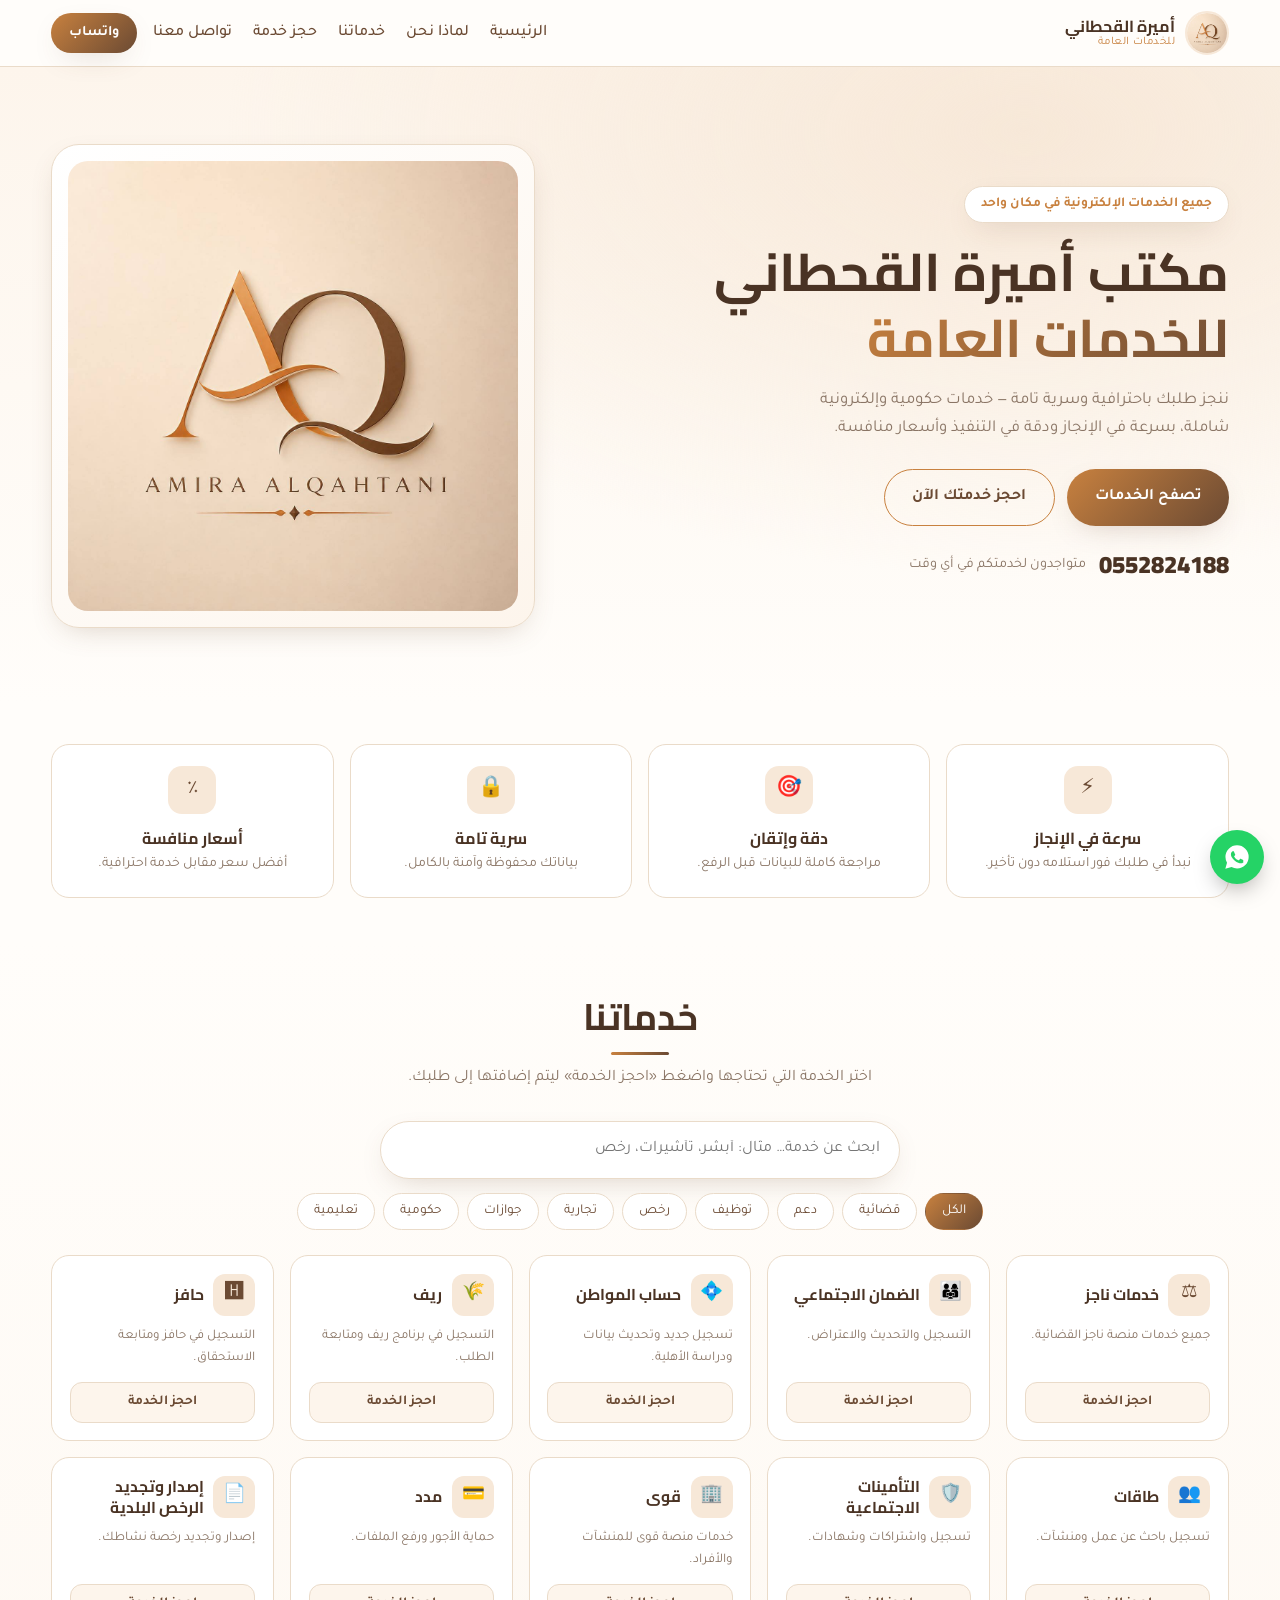
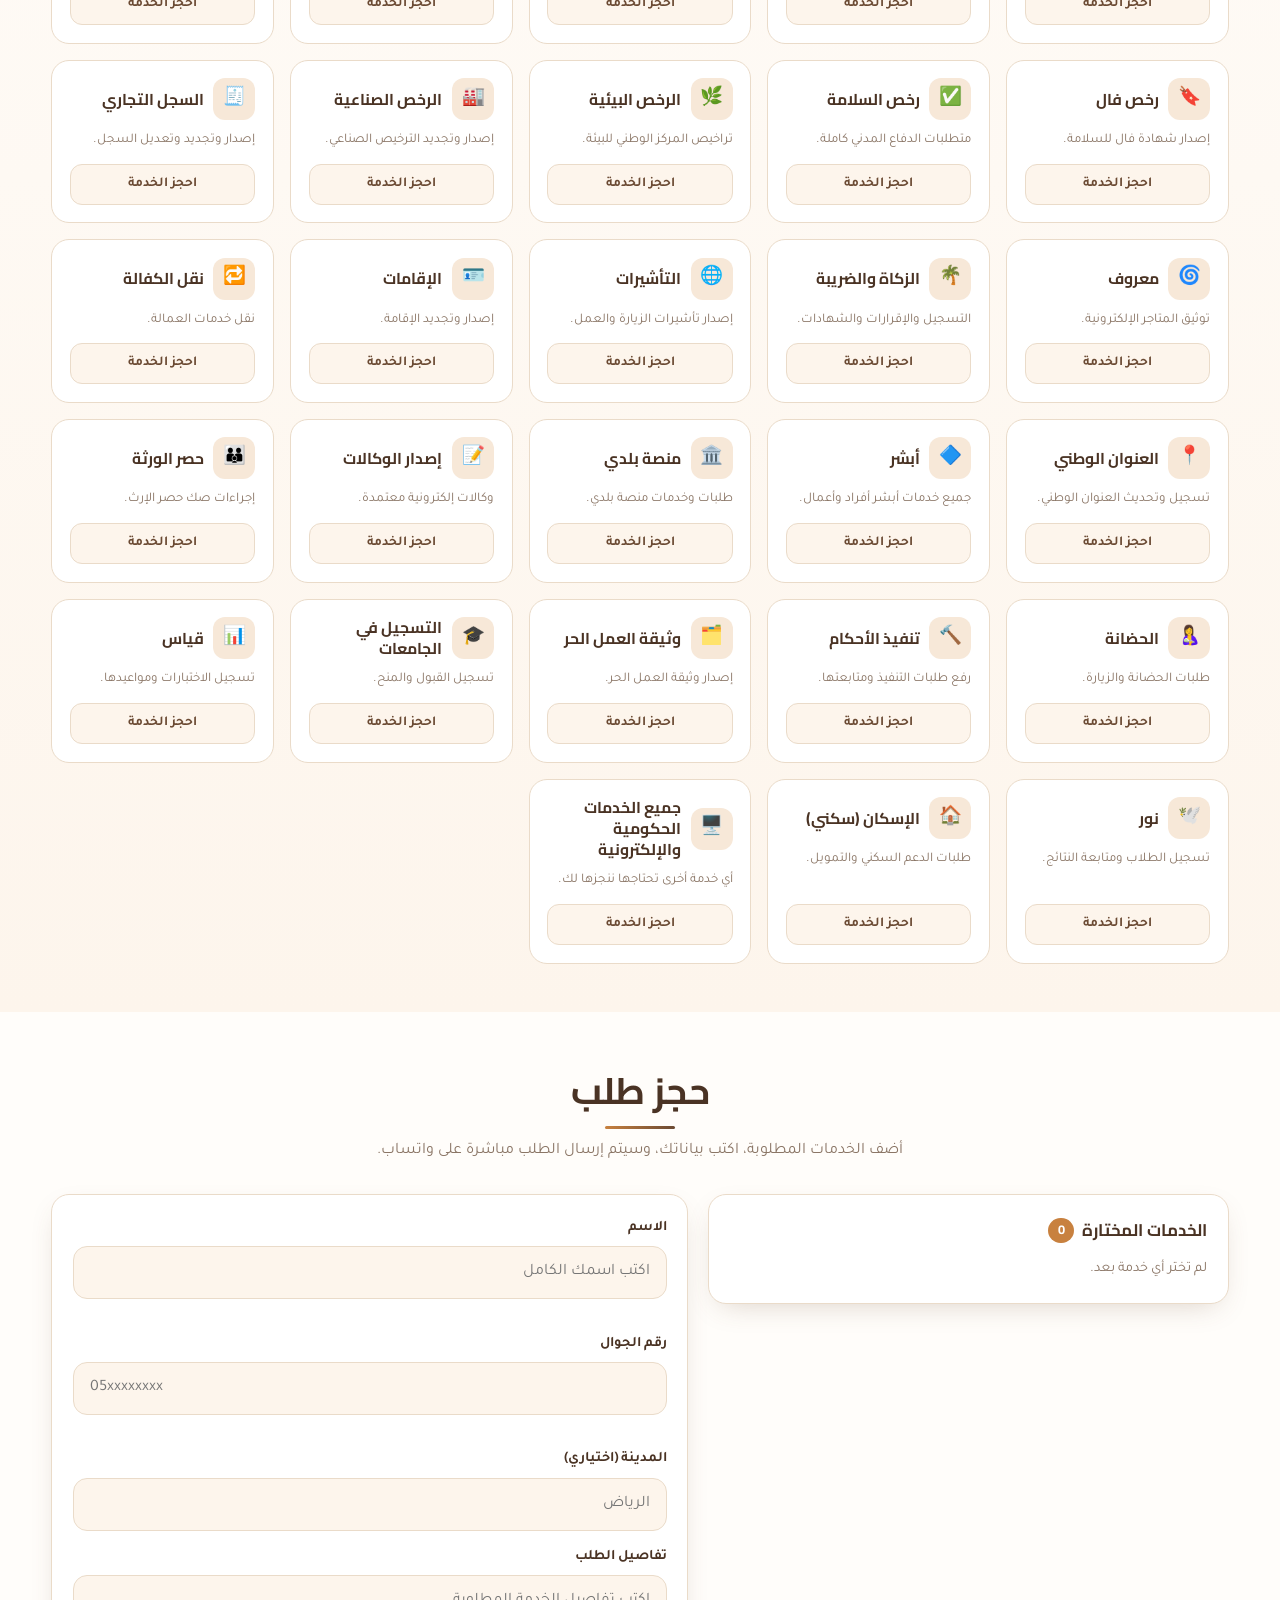
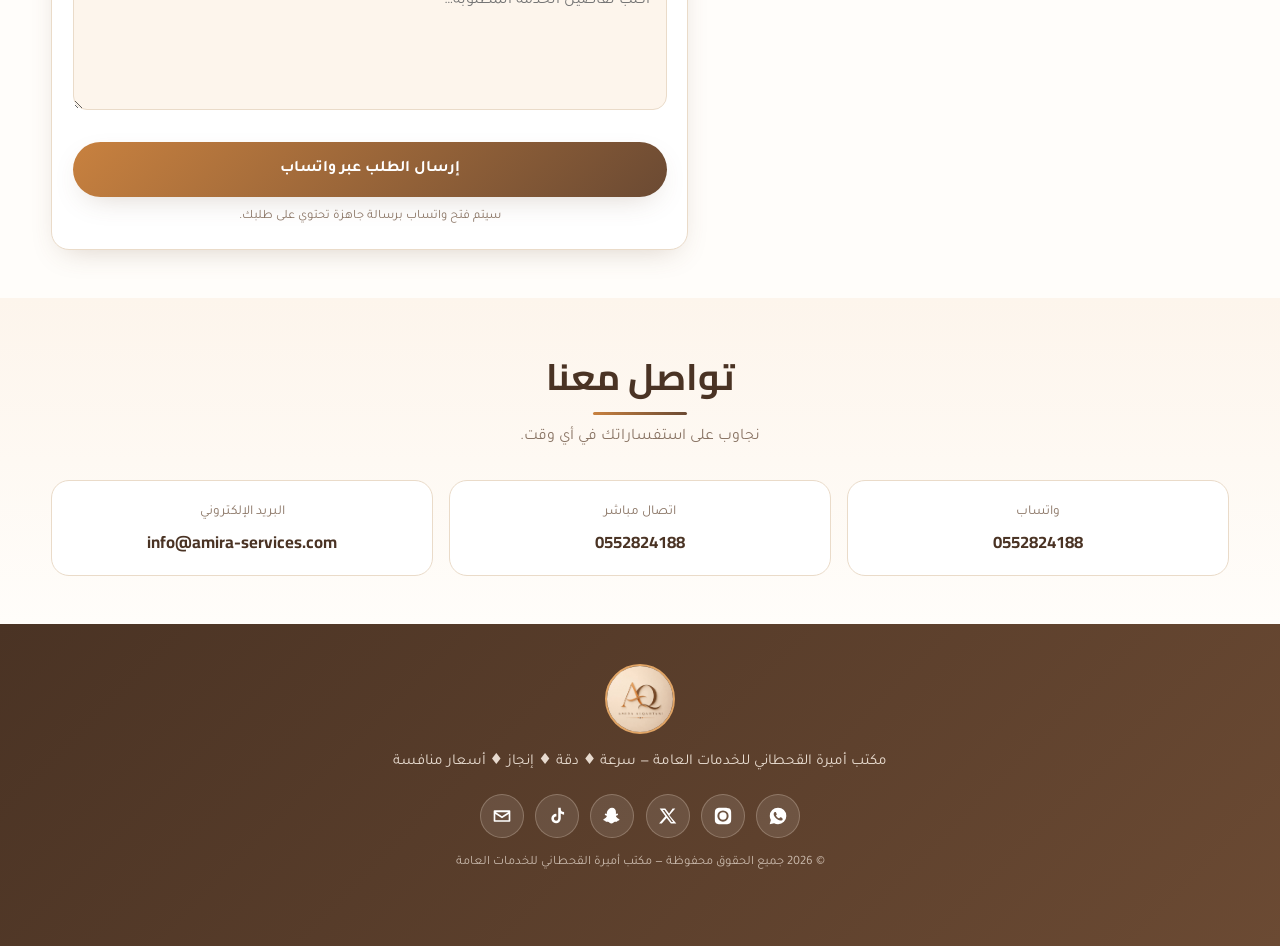
==== index.html @ ad0381e0 "Add files via upload" ====
<!DOCTYPE html>
<html lang="ar" dir="rtl">
<head>
<meta charset="UTF-8" />
<meta name="viewport" content="width=device-width, initial-scale=1" />
<title>مكتب أميرة القحطاني للخدمات العامة | جميع الخدمات الإلكترونية</title>
<meta name="description" content="مكتب أميرة القحطاني للخدمات العامة - إنجاز جميع الخدمات الحكومية والإلكترونية بسرعة ودقة وأسعار منافسة. احجز خدمتك الآن عبر واتساب." />
<meta property="og:title" content="مكتب أميرة القحطاني للخدمات العامة" />
<meta property="og:description" content="جميع الخدمات الحكومية والإلكترونية في مكان واحد." />
<meta property="og:type" content="website" />
<meta name="twitter:card" content="summary_large_image" />
<link rel="icon" href="assets/logo.jpg" />
<link href="https://fonts.googleapis.com/css2?family=Tajawal:wght@400;500;700;800&family=Cairo:wght@600;700;900&display=swap" rel="stylesheet" />
<link rel="stylesheet" href="styles.css" />
</head>
<body>

<header class="nav" id="nav">
  <div class="container nav-inner">
    <a href="#home" class="brand">
      <img src="assets/logo.jpg" alt="شعار مكتب أميرة القحطاني" />
      <span>
        <strong>أميرة القحطاني</strong>
        <small>للخدمات العامة</small>
      </span>
    </a>
    <nav class="nav-links" id="navLinks">
      <a href="#home">الرئيسية</a>
      <a href="#features">لماذا نحن</a>
      <a href="#services">خدماتنا</a>
      <a href="#order">حجز خدمة</a>
      <a href="#contact">تواصل معنا</a>
    </nav>
    <a class="btn btn-sm" href="https://wa.me/966552824188" target="_blank" rel="noopener">واتساب</a>
    <button class="burger" id="burger" aria-label="القائمة"><span></span><span></span><span></span></button>
  </div>
</header>

<section class="hero" id="home">
  <div class="container hero-inner">
    <div class="hero-text">
      <span class="pill">جميع الخدمات الإلكترونية في مكان واحد</span>
      <h1>مكتب أميرة القحطاني<br><span>للخدمات العامة</span></h1>
      <p>ننجز طلبك باحترافية وسرية تامة — خدمات حكومية وإلكترونية شاملة، بسرعة في الإنجاز ودقة في التنفيذ وأسعار منافسة.</p>
      <div class="hero-actions">
        <a class="btn" href="#services">تصفح الخدمات</a>
        <a class="btn btn-ghost" href="#order">احجز خدمتك الآن</a>
      </div>
      <div class="hero-phone">
        <a href="tel:0552824188">0552824188</a>
        <span>متواجدون لخدمتكم في أي وقت</span>
      </div>
    </div>
    <div class="hero-logo">
      <div class="logo-frame"><img src="assets/logo.jpg" alt="شعار أميرة القحطاني" /></div>
    </div>
  </div>
</section>

<section class="features" id="features">
  <div class="container feat-grid">
    <div class="feat"><div class="ic">⚡</div><h3>سرعة في الإنجاز</h3><p>نبدأ في طلبك فور استلامه دون تأخير.</p></div>
    <div class="feat"><div class="ic">🎯</div><h3>دقة وإتقان</h3><p>مراجعة كاملة للبيانات قبل الرفع.</p></div>
    <div class="feat"><div class="ic">🔒</div><h3>سرية تامة</h3><p>بياناتك محفوظة وآمنة بالكامل.</p></div>
    <div class="feat"><div class="ic">٪</div><h3>أسعار منافسة</h3><p>أفضل سعر مقابل خدمة احترافية.</p></div>
  </div>
</section>

<section class="services" id="services">
  <div class="container">
    <div class="sec-head">
      <h2>خدماتنا</h2>
      <p>اختر الخدمة التي تحتاجها واضغط «احجز الخدمة» ليتم إضافتها إلى طلبك.</p>
    </div>
    <div class="tools">
      <input type="search" id="search" placeholder="ابحث عن خدمة… مثال: أبشر، تأشيرات، رخص" />
      <div class="chips" id="chips"></div>
    </div>
    <div class="grid" id="servicesGrid"></div>
    <p class="empty" id="emptyState" hidden>لا توجد خدمة بهذا الاسم — تواصل معنا وسننجزها لك.</p>
  </div>
</section>

<section class="order" id="order">
  <div class="container order-inner">
    <div class="sec-head">
      <h2>حجز طلب</h2>
      <p>أضف الخدمات المطلوبة، اكتب بياناتك، وسيتم إرسال الطلب مباشرة على واتساب.</p>
    </div>

    <div class="order-grid">
      <div class="card cart-card">
        <h3>الخدمات المختارة <span class="count" id="cartCount">0</span></h3>
        <ul id="cartList" class="cart-list"></ul>
        <p class="cart-empty" id="cartEmpty">لم تختر أي خدمة بعد.</p>
      </div>

      <form class="card form-card" id="orderForm" novalidate>
        <div class="field">
          <label for="name">الاسم</label>
          <input id="name" name="name" type="text" maxlength="60" placeholder="اكتب اسمك الكامل" required />
          <small class="err" data-for="name"></small>
        </div>
        <div class="field">
          <label for="phone">رقم الجوال</label>
          <input id="phone" name="phone" type="tel" inputmode="numeric" maxlength="15" placeholder="05xxxxxxxx" required />
          <small class="err" data-for="phone"></small>
        </div>
        <div class="field">
          <label for="city">المدينة (اختياري)</label>
          <input id="city" name="city" type="text" maxlength="40" placeholder="الرياض" />
        </div>
        <div class="field">
          <label for="details">تفاصيل الطلب</label>
          <textarea id="details" name="details" rows="4" maxlength="800" placeholder="اكتب تفاصيل الخدمة المطلوبة…" required></textarea>
          <small class="err" data-for="details"></small>
        </div>
        <button type="submit" class="btn btn-block">إرسال الطلب عبر واتساب</button>
        <p class="hint">سيتم فتح واتساب برسالة جاهزة تحتوي على طلبك.</p>
      </form>
    </div>
  </div>
</section>

<section class="contact" id="contact">
  <div class="container">
    <div class="sec-head"><h2>تواصل معنا</h2><p>نجاوب على استفساراتك في أي وقت.</p></div>
    <div class="contact-grid">
      <a class="ccard" href="https://wa.me/966552824188" target="_blank" rel="noopener"><span>واتساب</span><strong>0552824188</strong></a>
      <a class="ccard" href="tel:0552824188"><span>اتصال مباشر</span><strong>0552824188</strong></a>
      <a class="ccard" href="mailto:info@amira-services.com"><span>البريد الإلكتروني</span><strong>info@amira-services.com</strong></a>
    </div>
  </div>
</section>

<footer class="footer">
  <div class="container footer-inner">
    <img src="assets/logo.jpg" alt="شعار أميرة القحطاني" class="f-logo" />
    <p>مكتب أميرة القحطاني للخدمات العامة — سرعة ♦ دقة ♦ إنجاز ♦ أسعار منافسة</p>
    <div class="social">
      <a href="https://wa.me/966552824188" target="_blank" rel="noopener" aria-label="واتساب" title="واتساب">
        <svg viewBox="0 0 24 24"><path d="M12.04 2A9.9 9.9 0 0 0 2.1 11.9a9.8 9.8 0 0 0 1.35 4.95L2 22l5.3-1.38a9.9 9.9 0 0 0 4.74 1.2h.01A9.9 9.9 0 0 0 22 11.92 9.9 9.9 0 0 0 12.04 2Zm5.79 14.06c-.24.68-1.4 1.3-1.94 1.35-.5.05-.98.23-3.3-.69-2.78-1.1-4.54-3.94-4.68-4.13-.13-.19-1.11-1.48-1.11-2.82 0-1.34.7-2 .95-2.27.24-.27.53-.34.7-.34h.5c.16 0 .38-.06.59.45.24.57.8 1.98.87 2.12.07.14.11.3.02.49-.09.19-.14.3-.28.47l-.4.46c-.13.13-.27.28-.12.55.15.27.66 1.09 1.42 1.77.98.87 1.8 1.14 2.07 1.28.26.13.42.11.57-.07.15-.19.66-.77.83-1.04.17-.27.35-.22.58-.13.24.09 1.5.71 1.76.84.26.13.43.2.5.31.06.11.06.65-.18 1.33Z"/></svg>
      </a>
      <a href="https://instagram.com" target="_blank" rel="noopener" aria-label="انستجرام" title="انستجرام">
        <svg viewBox="0 0 24 24"><path d="M12 2.2c3.2 0 3.58.01 4.85.07 1.17.05 1.8.25 2.23.41.56.22.96.48 1.38.9.42.42.68.82.9 1.38.16.42.36 1.06.41 2.23.06 1.27.07 1.65.07 4.85s-.01 3.58-.07 4.85c-.05 1.17-.25 1.8-.41 2.23-.22.56-.48.96-.9 1.38-.42.42-.82.68-1.38.9-.42.16-1.06.36-2.23.41-1.27.06-1.65.07-4.85.07s-3.58-.01-4.85-.07c-1.17-.05-1.8-.25-2.23-.41-.56-.22-.96-.48-1.38-.9-.42-.42-.68-.82-.9-1.38-.16-.42-.36-1.06-.41-2.23C2.21 15.58 2.2 15.2 2.2 12s.01-3.58.07-4.85c.05-1.17.25-1.8.41-2.23.22-.56.48-.96.9-1.38.42-.42.82-.68 1.38-.9.42-.16 1.06-.36 2.23-.41C8.42 2.21 8.8 2.2 12 2.2Zm0 3.05A6.75 6.75 0 1 0 18.75 12 6.75 6.75 0 0 0 12 5.25Zm0 11.13A4.38 4.38 0 1 1 16.38 12 4.38 4.38 0 0 1 12 16.38Zm6.99-11.4a1.58 1.58 0 1 1-1.58-1.58 1.58 1.58 0 0 1 1.58 1.58Z"/></svg>
      </a>
      <a href="https://twitter.com" target="_blank" rel="noopener" aria-label="تويتر" title="تويتر / X">
        <svg viewBox="0 0 24 24"><path d="M17.53 3h3.24l-7.08 8.09L22 21h-6.53l-5.1-6.67L4.5 21H1.25l7.57-8.65L2 3h6.7l4.6 6.09L17.53 3Zm-1.14 16.06h1.8L7.7 4.85H5.77l10.62 14.21Z"/></svg>
      </a>
      <a href="https://snapchat.com" target="_blank" rel="noopener" aria-label="سناب شات" title="سناب شات">
        <svg viewBox="0 0 24 24"><path d="M12 2c2.9 0 4.75 2.2 4.75 5.06 0 .87-.06 1.6-.1 2.13.36.2.83.24 1.36.02.5-.2 1.05.06 1.2.55.15.5-.13 1-.62 1.2-.53.22-1.1.4-1.5.62-.3.16-.4.3-.34.55.36 1.5 2 3.2 3.6 3.6.4.1.65.44.6.84-.07.5-.5.72-.95.85-.6.17-1.28.24-1.53.5-.15.16-.13.44-.25.72-.14.32-.44.44-.83.4-.5-.05-1.1-.2-1.85-.05-.7.14-1.28.62-2 1.12-.63.44-1.3.79-2.24.79s-1.61-.35-2.24-.79c-.72-.5-1.3-.98-2-1.12-.75-.15-1.35 0-1.85.05-.39.04-.69-.08-.83-.4-.12-.28-.1-.56-.25-.72-.25-.26-.93-.33-1.53-.5-.45-.13-.88-.35-.95-.85-.05-.4.2-.74.6-.84 1.6-.4 3.24-2.1 3.6-3.6.06-.25-.04-.39-.34-.55-.4-.22-.97-.4-1.5-.62-.49-.2-.77-.7-.62-1.2.15-.49.7-.75 1.2-.55.53.22 1 .18 1.36-.02-.04-.53-.1-1.26-.1-2.13C7.25 4.2 9.1 2 12 2Z"/></svg>
      </a>
      <a href="https://tiktok.com" target="_blank" rel="noopener" aria-label="تيك توك" title="تيك توك">
        <svg viewBox="0 0 24 24"><path d="M16.5 2h-3v13.1a2.6 2.6 0 1 1-2.2-2.57v-3.06a5.66 5.66 0 1 0 5.2 5.63V9.1a6.9 6.9 0 0 0 4 1.27V7.3a4 4 0 0 1-4-4Z"/></svg>
      </a>
      <a href="mailto:info@amira-services.com" aria-label="البريد الإلكتروني" title="البريد الإلكتروني">
        <svg viewBox="0 0 24 24"><path d="M3 5h18a1 1 0 0 1 1 1v12a1 1 0 0 1-1 1H3a1 1 0 0 1-1-1V6a1 1 0 0 1 1-1Zm9 7.2 7.4-4.6H4.6L12 12.2Zm0 2.35L4 9.6V17h16V9.6l-8 4.95Z"/></svg>
      </a>
    </div>
    <small>© <span id="year"></span> جميع الحقوق محفوظة — مكتب أميرة القحطاني للخدمات العامة</small>
  </div>
</footer>

<a class="fab" href="https://wa.me/966552824188" target="_blank" rel="noopener" aria-label="تواصل واتساب">
  <svg viewBox="0 0 24 24"><path d="M12.04 2A9.9 9.9 0 0 0 2.1 11.9a9.8 9.8 0 0 0 1.35 4.95L2 22l5.3-1.38a9.9 9.9 0 0 0 4.74 1.2h.01A9.9 9.9 0 0 0 22 11.92 9.9 9.9 0 0 0 12.04 2Zm5.79 14.06c-.24.68-1.4 1.3-1.94 1.35-.5.05-.98.23-3.3-.69-2.78-1.1-4.54-3.94-4.68-4.13-.13-.19-1.11-1.48-1.11-2.82 0-1.34.7-2 .95-2.27.24-.27.53-.34.7-.34h.5c.16 0 .38-.06.59.45.24.57.8 1.98.87 2.12.07.14.11.3.02.49-.09.19-.14.3-.28.47l-.4.46c-.13.13-.27.28-.12.55.15.27.66 1.09 1.42 1.77.98.87 1.8 1.14 2.07 1.28.26.13.42.11.57-.07.15-.19.66-.77.83-1.04.17-.27.35-.22.58-.13.24.09 1.5.71 1.76.84.26.13.43.2.5.31.06.11.06.65-.18 1.33Z"/></svg>
</a>

<div class="toast" id="toast"></div>

<script src="script.js"></script>
</body>
</html>
---- styles.css ----
:root{
  --copper:#c8813f;
  --copper-light:#e0a465;
  --brown:#6b4a33;
  --brown-dark:#4a3324;
  --cream:#f7e8d8;
  --cream-soft:#fdf5ec;
  --bg:#fffdfa;
  --text:#3b2c22;
  --muted:#8a7565;
  --line:#eadbc9;
  --shadow:0 10px 30px -12px rgba(107,74,51,.28);
  --radius:18px;
}
*{box-sizing:border-box;margin:0;padding:0}
html{scroll-behavior:smooth}
body{
  font-family:'Tajawal',system-ui,sans-serif;
  background:var(--bg);color:var(--text);line-height:1.7;
  -webkit-font-smoothing:antialiased;overflow-x:hidden;
}
h1,h2,h3,.brand strong{font-family:'Cairo','Tajawal',sans-serif}
img{max-width:100%;display:block}
a{color:inherit;text-decoration:none}
.container{width:min(1180px,92%);margin-inline:auto}

/* Buttons */
.btn{
  display:inline-flex;align-items:center;justify-content:center;gap:.4rem;
  background:linear-gradient(135deg,var(--copper),var(--brown));
  color:#fff;border:0;cursor:pointer;font:inherit;font-weight:700;
  padding:.85rem 1.7rem;border-radius:999px;box-shadow:var(--shadow);
  transition:transform .2s ease,filter .2s ease;
}
.btn:hover{transform:translateY(-2px);filter:brightness(1.06)}
.btn-sm{padding:.5rem 1.1rem;font-size:.9rem}
.btn-block{width:100%}
.btn-ghost{background:transparent;color:var(--brown);border:1.5px solid var(--copper);box-shadow:none}

/* Nav */
.nav{position:sticky;top:0;z-index:50;background:rgba(255,253,250,.9);backdrop-filter:blur(10px);border-bottom:1px solid var(--line)}
.nav-inner{display:flex;align-items:center;gap:1rem;padding:.7rem 0}
.brand{display:flex;align-items:center;gap:.6rem;min-width:0}
.brand img{width:44px;height:44px;border-radius:50%;object-fit:cover;border:2px solid var(--cream);flex:0 0 auto}
.brand span{display:flex;flex-direction:column;line-height:1.15;min-width:0}
.brand strong{font-size:1rem;color:var(--brown-dark)}
.brand small{font-size:.72rem;color:var(--copper);letter-spacing:.04em}
.nav-links{display:flex;gap:1.3rem;margin-inline-start:auto;font-weight:500}
.nav-links a{position:relative;padding:.25rem 0;color:var(--brown)}
.nav-links a::after{content:"";position:absolute;inset-inline-start:0;bottom:0;height:2px;width:0;background:var(--copper);transition:width .25s}
.nav-links a:hover::after{width:100%}
.burger{display:none;background:none;border:0;flex-direction:column;gap:5px;cursor:pointer;padding:.4rem}
.burger span{width:24px;height:2px;background:var(--brown);border-radius:2px;transition:.25s}
.burger.open span:nth-child(1){transform:translateY(7px) rotate(45deg)}
.burger.open span:nth-child(2){opacity:0}
.burger.open span:nth-child(3){transform:translateY(-7px) rotate(-45deg)}

/* Hero */
.hero{
  position:relative;padding:clamp(2.5rem,6vw,5rem) 0;
  background:radial-gradient(ellipse at 80% 10%,var(--cream) 0%,transparent 55%),linear-gradient(180deg,var(--cream-soft),var(--bg));
}
.hero-inner{display:grid;grid-template-columns:1.15fr .85fr;gap:2.5rem;align-items:center}
.pill{display:inline-block;background:#fff;border:1px solid var(--line);color:var(--copper);
  padding:.35rem 1rem;border-radius:999px;font-size:.85rem;font-weight:700;box-shadow:var(--shadow)}
.hero h1{font-size:clamp(2rem,5.5vw,3.3rem);line-height:1.25;margin:1rem 0;color:var(--brown-dark)}
.hero h1 span{background:linear-gradient(135deg,var(--copper),var(--brown));-webkit-background-clip:text;background-clip:text;color:transparent}
.hero p{color:var(--muted);max-width:48ch;font-size:1.05rem}
.hero-actions{display:flex;flex-wrap:wrap;gap:.8rem;margin:1.6rem 0 1.2rem}
.hero-phone{display:flex;align-items:center;gap:.8rem;flex-wrap:wrap}
.hero-phone a{font-family:'Cairo';font-size:1.5rem;font-weight:900;color:var(--brown-dark);direction:ltr}
.hero-phone span{color:var(--muted);font-size:.9rem}
.logo-frame{
  background:linear-gradient(140deg,#fff,var(--cream-soft));border:1px solid var(--line);
  border-radius:28px;padding:1rem;box-shadow:var(--shadow);
}
.logo-frame img{border-radius:20px}

/* Features */
.features{padding:2.5rem 0}
.feat-grid{display:grid;grid-template-columns:repeat(4,1fr);gap:1rem}
.feat{background:#fff;border:1px solid var(--line);border-radius:var(--radius);padding:1.3rem;text-align:center;transition:transform .2s,box-shadow .2s}
.feat:hover{transform:translateY(-4px);box-shadow:var(--shadow)}
.feat .ic{width:48px;height:48px;margin:0 auto .7rem;display:grid;place-items:center;font-size:1.3rem;
  border-radius:14px;background:var(--cream);color:var(--brown)}
.feat h3{font-size:1rem;color:var(--brown-dark)}
.feat p{font-size:.88rem;color:var(--muted)}

/* Sections */
.sec-head{text-align:center;margin-bottom:1.8rem}
.sec-head h2{font-size:clamp(1.6rem,4vw,2.3rem);color:var(--brown-dark);position:relative;display:inline-block;padding-bottom:.4rem}
.sec-head h2::after{content:"";position:absolute;bottom:0;inset-inline:25%;height:3px;border-radius:3px;background:linear-gradient(90deg,var(--copper),var(--brown))}
.sec-head p{color:var(--muted);margin-top:.6rem}

.services{padding:3rem 0;background:linear-gradient(180deg,var(--bg),var(--cream-soft))}
.tools{display:flex;flex-direction:column;gap:.9rem;align-items:center;margin-bottom:1.6rem}
#search{
  width:min(520px,100%);padding:.9rem 1.2rem;border-radius:999px;border:1px solid var(--line);
  background:#fff;font:inherit;color:var(--text);box-shadow:var(--shadow);outline:none;
}
#search:focus{border-color:var(--copper)}
.chips{display:flex;flex-wrap:wrap;gap:.5rem;justify-content:center}
.chip{background:#fff;border:1px solid var(--line);color:var(--brown);padding:.35rem 1rem;border-radius:999px;
  font:inherit;font-size:.85rem;cursor:pointer;transition:.2s}
.chip.active,.chip:hover{background:linear-gradient(135deg,var(--copper),var(--brown));color:#fff;border-color:transparent}

.grid{display:grid;grid-template-columns:repeat(auto-fill,minmax(215px,1fr));gap:1rem}
.scard{background:#fff;border:1px solid var(--line);border-radius:var(--radius);padding:1.1rem;
  display:flex;flex-direction:column;gap:.55rem;transition:transform .2s,box-shadow .2s}
.scard:hover{transform:translateY(-4px);box-shadow:var(--shadow);border-color:var(--copper)}
.scard .top{display:flex;align-items:center;gap:.6rem}
.scard .ic{width:42px;height:42px;flex:0 0 auto;display:grid;place-items:center;border-radius:12px;
  background:var(--cream);color:var(--brown);font-size:1.15rem}
.scard h3{font-size:.98rem;color:var(--brown-dark);line-height:1.35}
.scard p{font-size:.83rem;color:var(--muted);flex:1}
.scard button{margin-top:.2rem;background:var(--cream-soft);border:1px solid var(--line);color:var(--brown);
  font:inherit;font-weight:700;font-size:.85rem;padding:.5rem;border-radius:12px;cursor:pointer;transition:.2s}
.scard button:hover{background:linear-gradient(135deg,var(--copper),var(--brown));color:#fff;border-color:transparent}
.scard button.added{background:var(--brown);color:#fff;border-color:transparent}
.empty{text-align:center;color:var(--muted);padding:2rem 0}

/* Order */
.order{padding:3rem 0}
.order-grid{display:grid;grid-template-columns:.9fr 1.1fr;gap:1.2rem;align-items:start}
.card{background:#fff;border:1px solid var(--line);border-radius:var(--radius);padding:1.3rem;box-shadow:var(--shadow)}
.cart-card h3{display:flex;align-items:center;gap:.5rem;font-size:1.05rem;color:var(--brown-dark);margin-bottom:.8rem}
.count{background:var(--copper);color:#fff;border-radius:999px;min-width:26px;text-align:center;font-size:.8rem;padding:.1rem .5rem}
.cart-list{list-style:none;display:flex;flex-direction:column;gap:.5rem}
.cart-list li{display:flex;align-items:center;gap:.6rem;background:var(--cream-soft);border:1px solid var(--line);
  border-radius:12px;padding:.55rem .8rem;font-size:.9rem}
.cart-list li span{flex:1;min-width:0}
.cart-list li button{background:none;border:0;color:#b23b3b;font-size:1.1rem;cursor:pointer;line-height:1}
.cart-empty{color:var(--muted);font-size:.9rem}
.field{margin-bottom:.9rem;display:flex;flex-direction:column;gap:.35rem}
.field label{font-weight:700;font-size:.9rem;color:var(--brown-dark)}
.field input,.field textarea{
  font:inherit;padding:.75rem 1rem;border-radius:14px;border:1px solid var(--line);background:var(--cream-soft);
  color:var(--text);outline:none;resize:vertical;
}
.field input:focus,.field textarea:focus{border-color:var(--copper);background:#fff}
.err{color:#b23b3b;font-size:.78rem;min-height:1em}
.hint{text-align:center;color:var(--muted);font-size:.8rem;margin-top:.6rem}

/* Contact */
.contact{padding:3rem 0;background:linear-gradient(180deg,var(--cream-soft),var(--bg))}
.contact-grid{display:grid;grid-template-columns:repeat(3,1fr);gap:1rem}
.ccard{background:#fff;border:1px solid var(--line);border-radius:var(--radius);padding:1.2rem;text-align:center;
  display:flex;flex-direction:column;gap:.25rem;transition:transform .2s,box-shadow .2s}
.ccard:hover{transform:translateY(-4px);box-shadow:var(--shadow)}
.ccard span{font-size:.85rem;color:var(--muted)}
.ccard strong{font-family:'Cairo';color:var(--brown-dark);direction:ltr;font-size:1.05rem;word-break:break-word}

/* Footer */
.footer{background:linear-gradient(135deg,var(--brown-dark),var(--brown));color:#f7ece1;padding:2.5rem 0 4.5rem}
.footer-inner{display:flex;flex-direction:column;align-items:center;gap:.9rem;text-align:center}
.f-logo{width:70px;height:70px;border-radius:50%;object-fit:cover;border:2px solid var(--copper-light)}
.footer p{font-size:.95rem;opacity:.9}
.footer small{opacity:.7;font-size:.8rem}
.social{display:flex;flex-wrap:wrap;gap:.7rem;justify-content:center;margin-top:.3rem}
.social a{width:44px;height:44px;display:grid;place-items:center;border-radius:50%;
  background:rgba(255,255,255,.1);border:1px solid rgba(247,232,216,.25);transition:.22s}
.social a:hover{background:linear-gradient(135deg,var(--copper),var(--copper-light));transform:translateY(-3px)}
.social svg{width:20px;height:20px;fill:#fff}

/* FAB + toast */
.fab{position:fixed;inset-inline-start:16px;bottom:16px;width:54px;height:54px;border-radius:50%;
  display:grid;place-items:center;background:#25d366;box-shadow:0 10px 24px -8px rgba(0,0,0,.4);z-index:60}
.fab svg{width:28px;height:28px;fill:#fff}
.toast{position:fixed;bottom:22px;inset-inline-end:16px;background:var(--brown-dark);color:#fff;
  padding:.7rem 1.1rem;border-radius:14px;font-size:.9rem;opacity:0;transform:translateY(12px);
  pointer-events:none;transition:.25s;z-index:70}
.toast.show{opacity:1;transform:translateY(0)}

.reveal{opacity:0;transform:translateY(18px);transition:opacity .5s ease,transform .5s ease}
.reveal.in{opacity:1;transform:none}

/* Responsive */
@media (max-width:960px){
  .hero-inner{grid-template-columns:1fr;text-align:center}
  .hero p{margin-inline:auto}
  .hero-actions,.hero-phone{justify-content:center}
  .hero-logo{order:-1;max-width:320px;margin-inline:auto}
  .feat-grid{grid-template-columns:repeat(2,1fr)}
  .order-grid{grid-template-columns:1fr}
  .contact-grid{grid-template-columns:1fr}
}
@media (max-width:768px){
  .nav-links{
    position:absolute;top:100%;inset-inline:0;background:#fff;border-bottom:1px solid var(--line);
    flex-direction:column;gap:0;padding:.5rem 6%;display:none;box-shadow:var(--shadow);
  }
  .nav-links.open{display:flex}
  .nav-links a{padding:.75rem 0;border-bottom:1px solid var(--line)}
  .burger{display:flex}
  .nav .btn-sm{margin-inline-start:auto}
  .grid{grid-template-columns:1fr 1fr;gap:.7rem}
  .scard{padding:.85rem}
  .scard h3{font-size:.9rem}
  .scard p{display:none}
}
@media (max-width:420px){
  .feat-grid{grid-template-columns:1fr 1fr}
  .brand strong{font-size:.9rem}
}
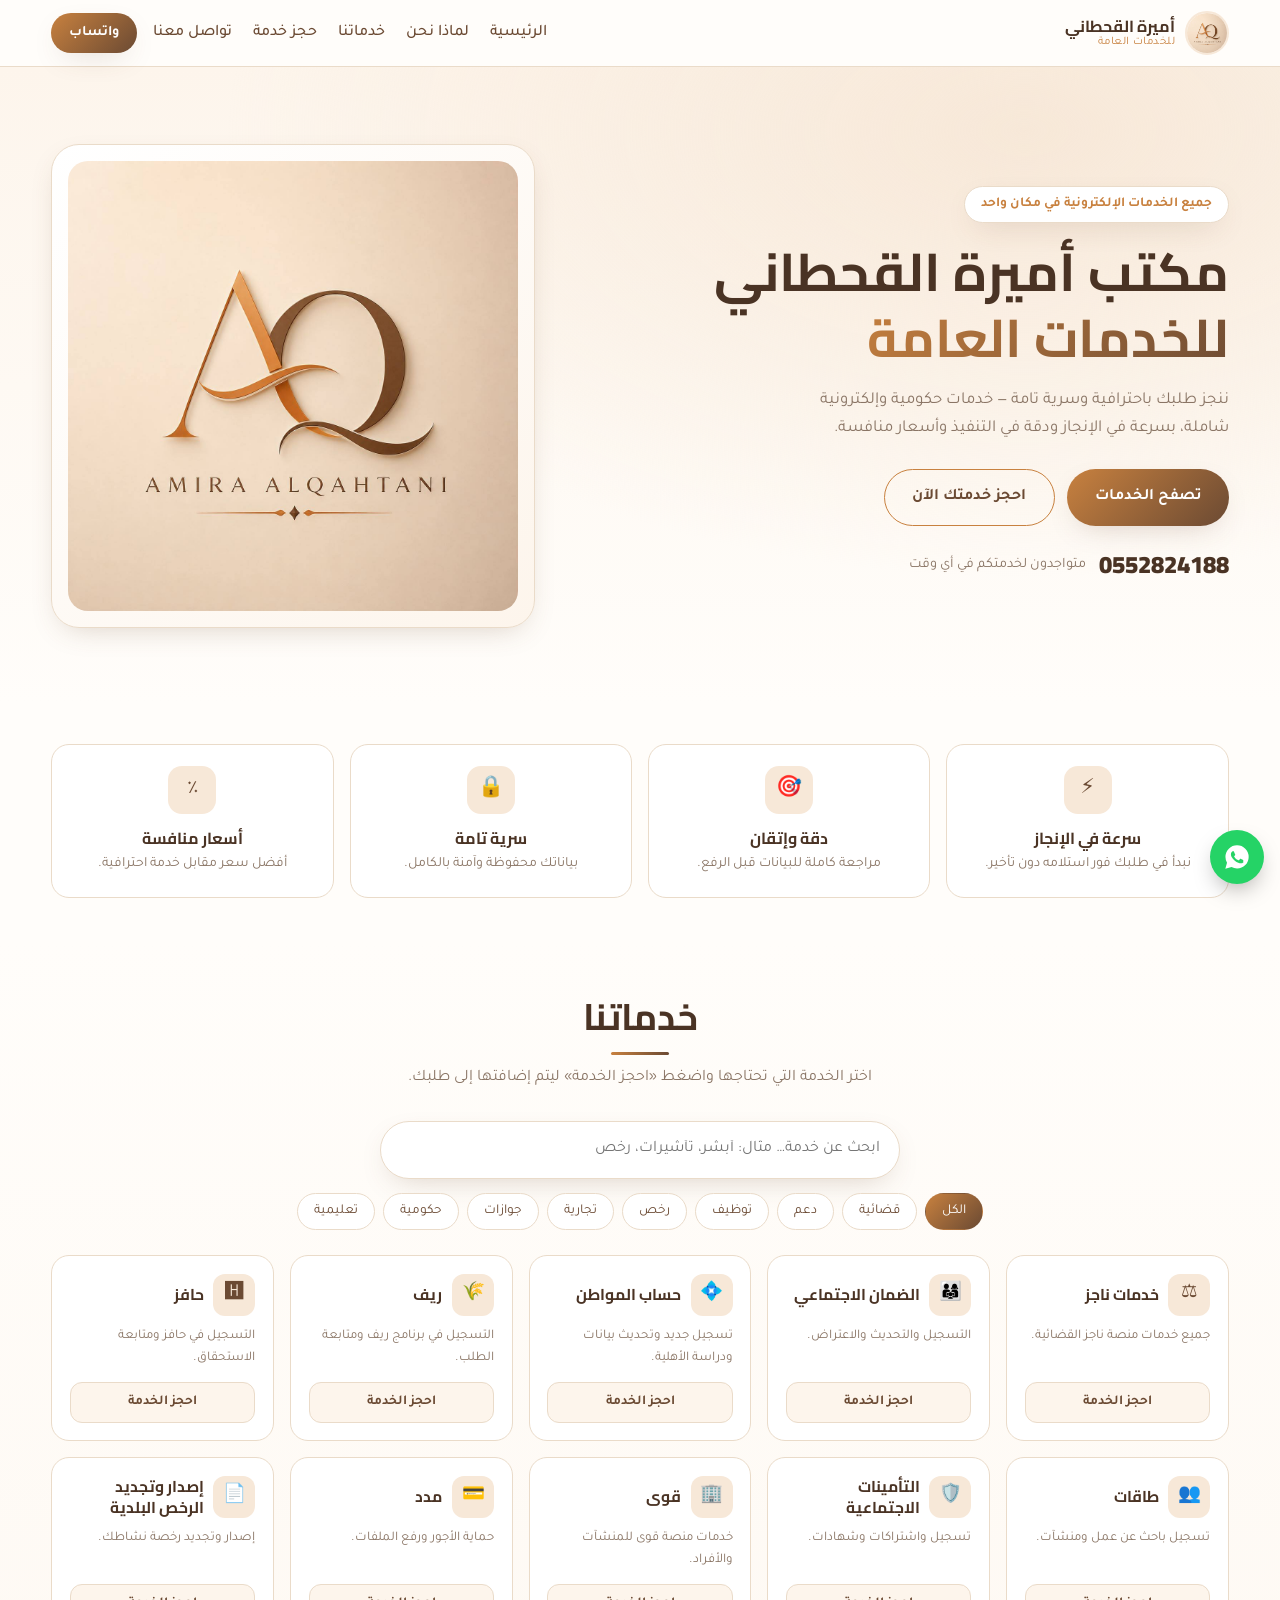
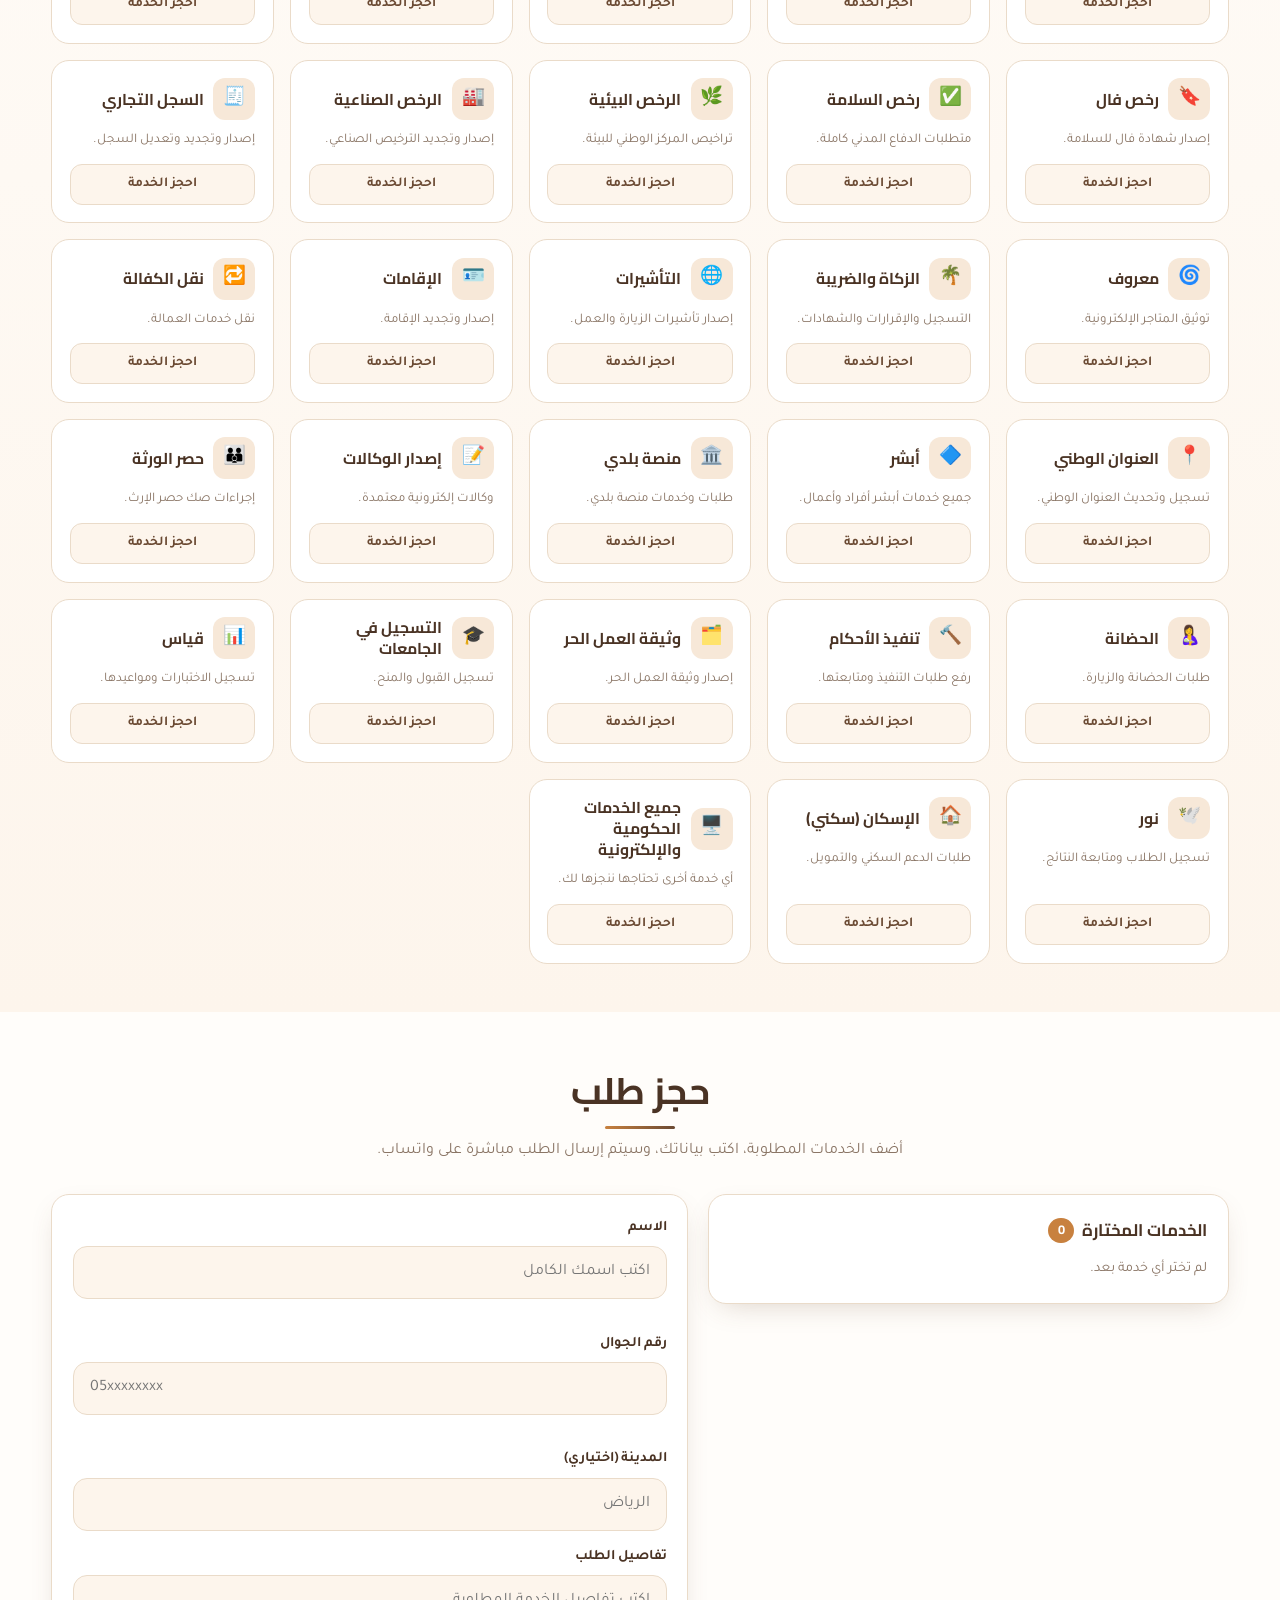
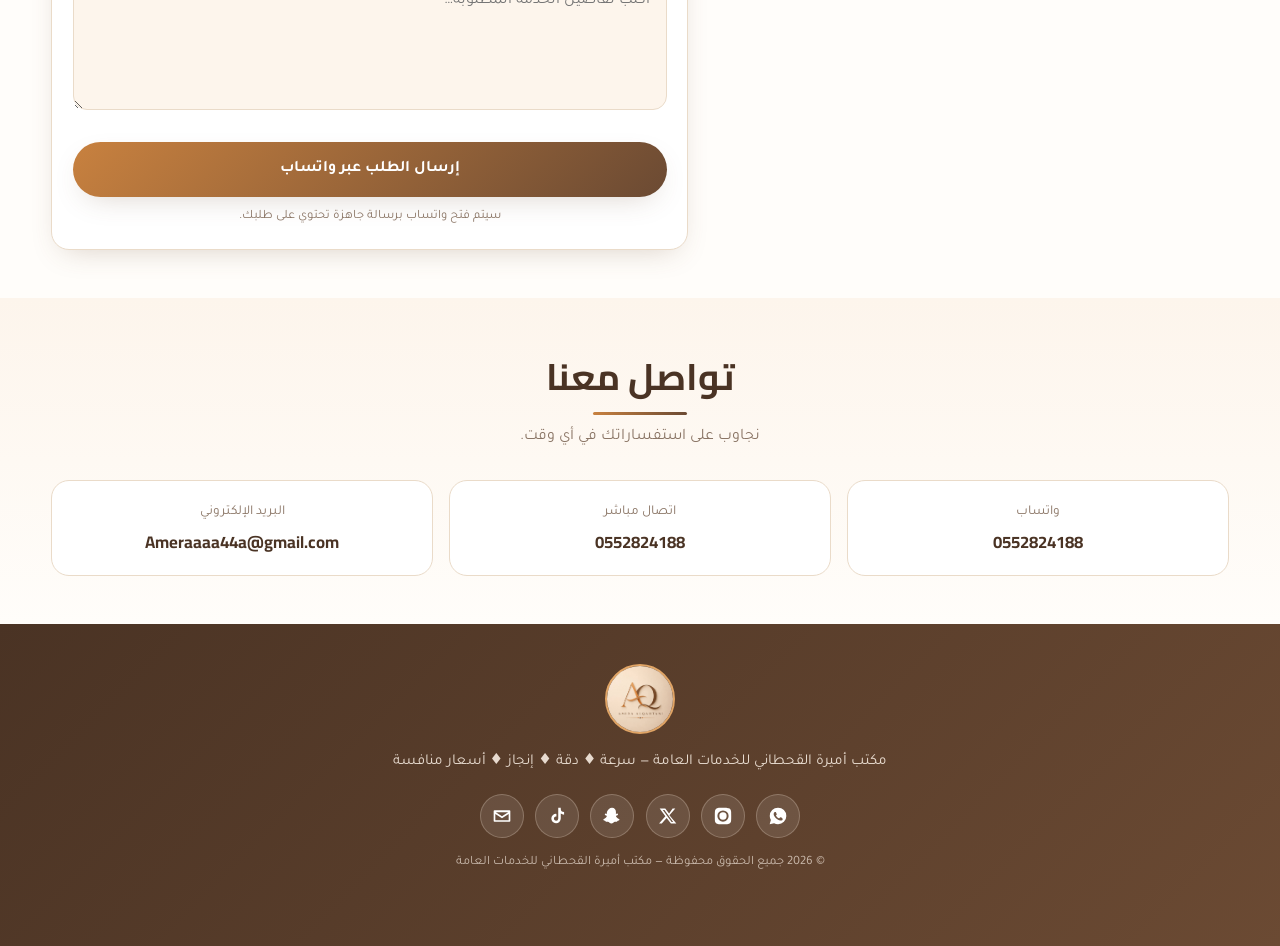
==== commit bd3324df: "Update index.html" ====
--- a/index.html
+++ b/index.html
@@ -128,7 +128,7 @@
     <div class="contact-grid">
       <a class="ccard" href="https://wa.me/966552824188" target="_blank" rel="noopener"><span>واتساب</span><strong>0552824188</strong></a>
       <a class="ccard" href="tel:0552824188"><span>اتصال مباشر</span><strong>0552824188</strong></a>
-      <a class="ccard" href="mailto:info@amira-services.com"><span>البريد الإلكتروني</span><strong>info@amira-services.com</strong></a>
+      <a class="ccard" href="mailto:Ameraaaa44a@gmail.com"><span>البريد الإلكتروني</span><strong>Ameraaaa44a@gmail.com</strong></a>
     </div>
   </div>
 </section>
@@ -153,7 +153,7 @@
       <a href="https://tiktok.com" target="_blank" rel="noopener" aria-label="تيك توك" title="تيك توك">
         <svg viewBox="0 0 24 24"><path d="M16.5 2h-3v13.1a2.6 2.6 0 1 1-2.2-2.57v-3.06a5.66 5.66 0 1 0 5.2 5.63V9.1a6.9 6.9 0 0 0 4 1.27V7.3a4 4 0 0 1-4-4Z"/></svg>
       </a>
-      <a href="mailto:info@amira-services.com" aria-label="البريد الإلكتروني" title="البريد الإلكتروني">
+      <a href="mailto:Ameraaaa44a@gmail.com" aria-label="البريد الإلكتروني" title="البريد الإلكتروني">
         <svg viewBox="0 0 24 24"><path d="M3 5h18a1 1 0 0 1 1 1v12a1 1 0 0 1-1 1H3a1 1 0 0 1-1-1V6a1 1 0 0 1 1-1Zm9 7.2 7.4-4.6H4.6L12 12.2Zm0 2.35L4 9.6V17h16V9.6l-8 4.95Z"/></svg>
       </a>
     </div>
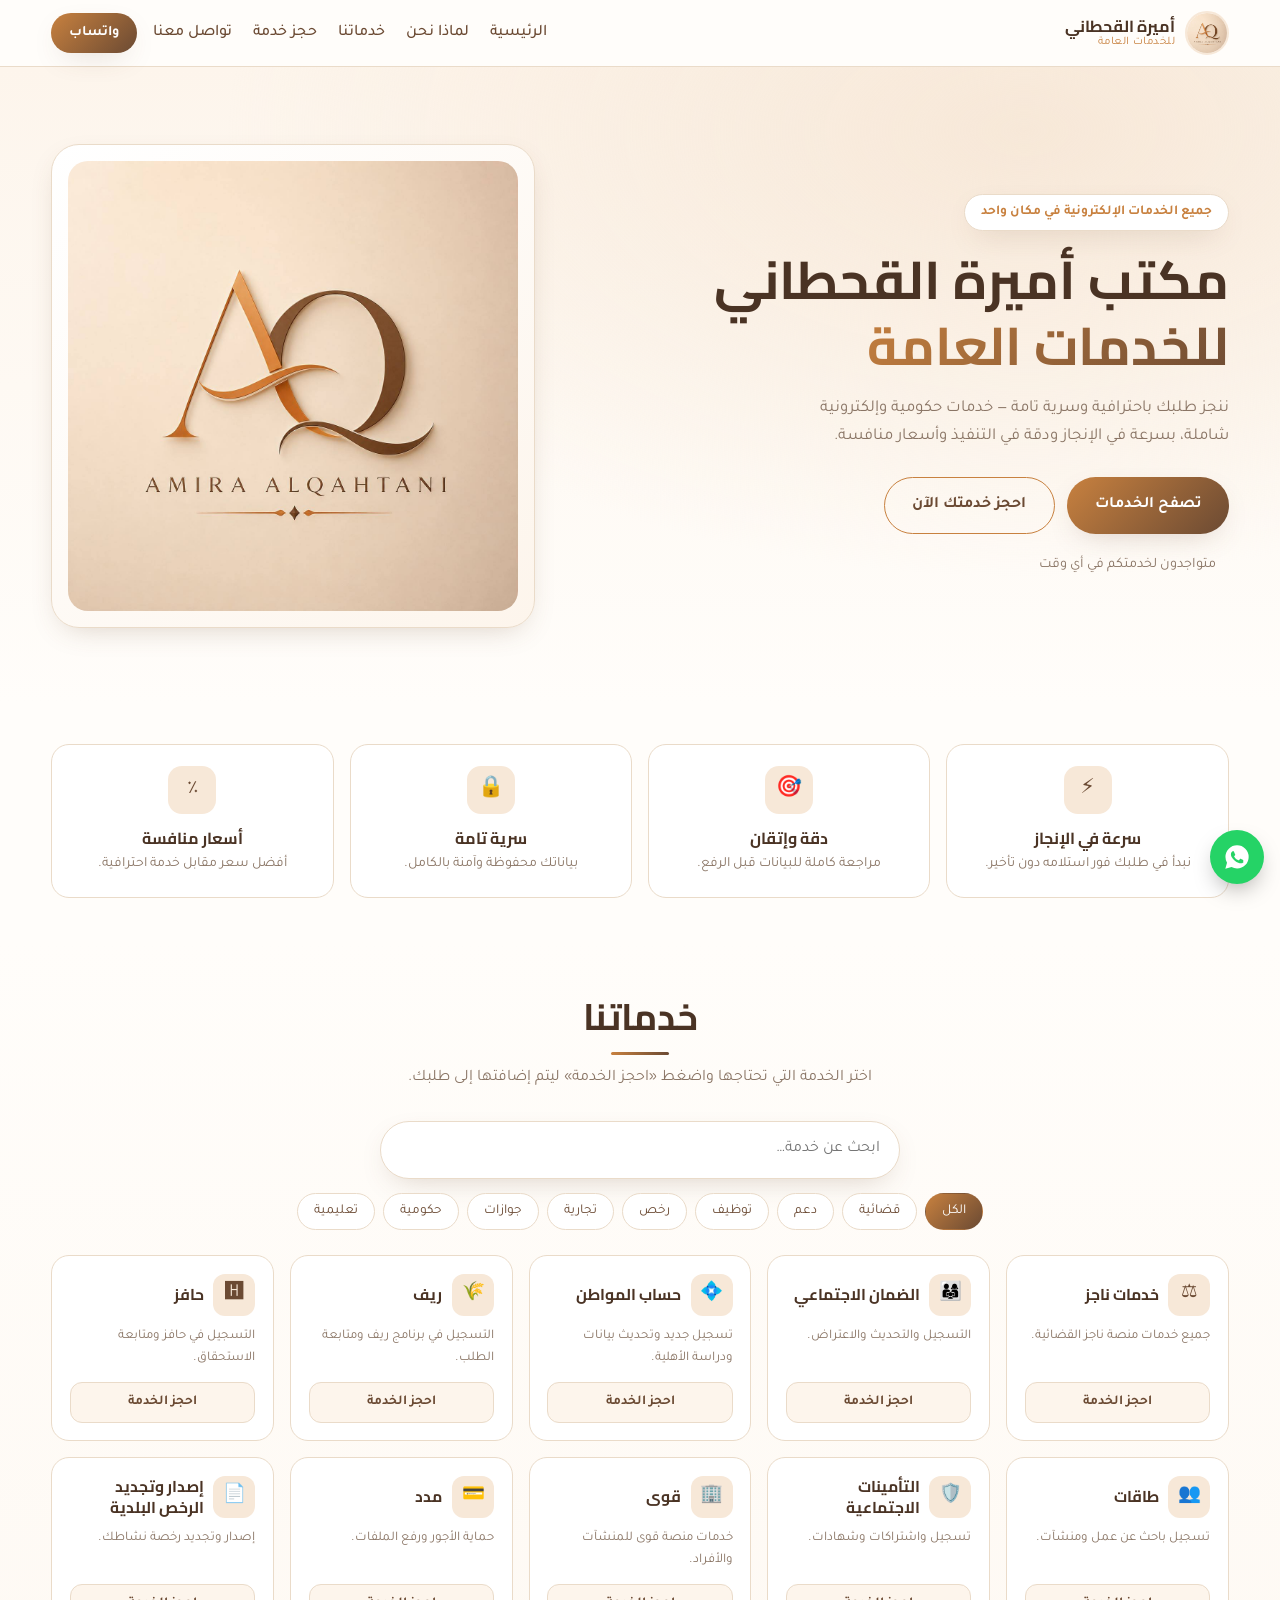
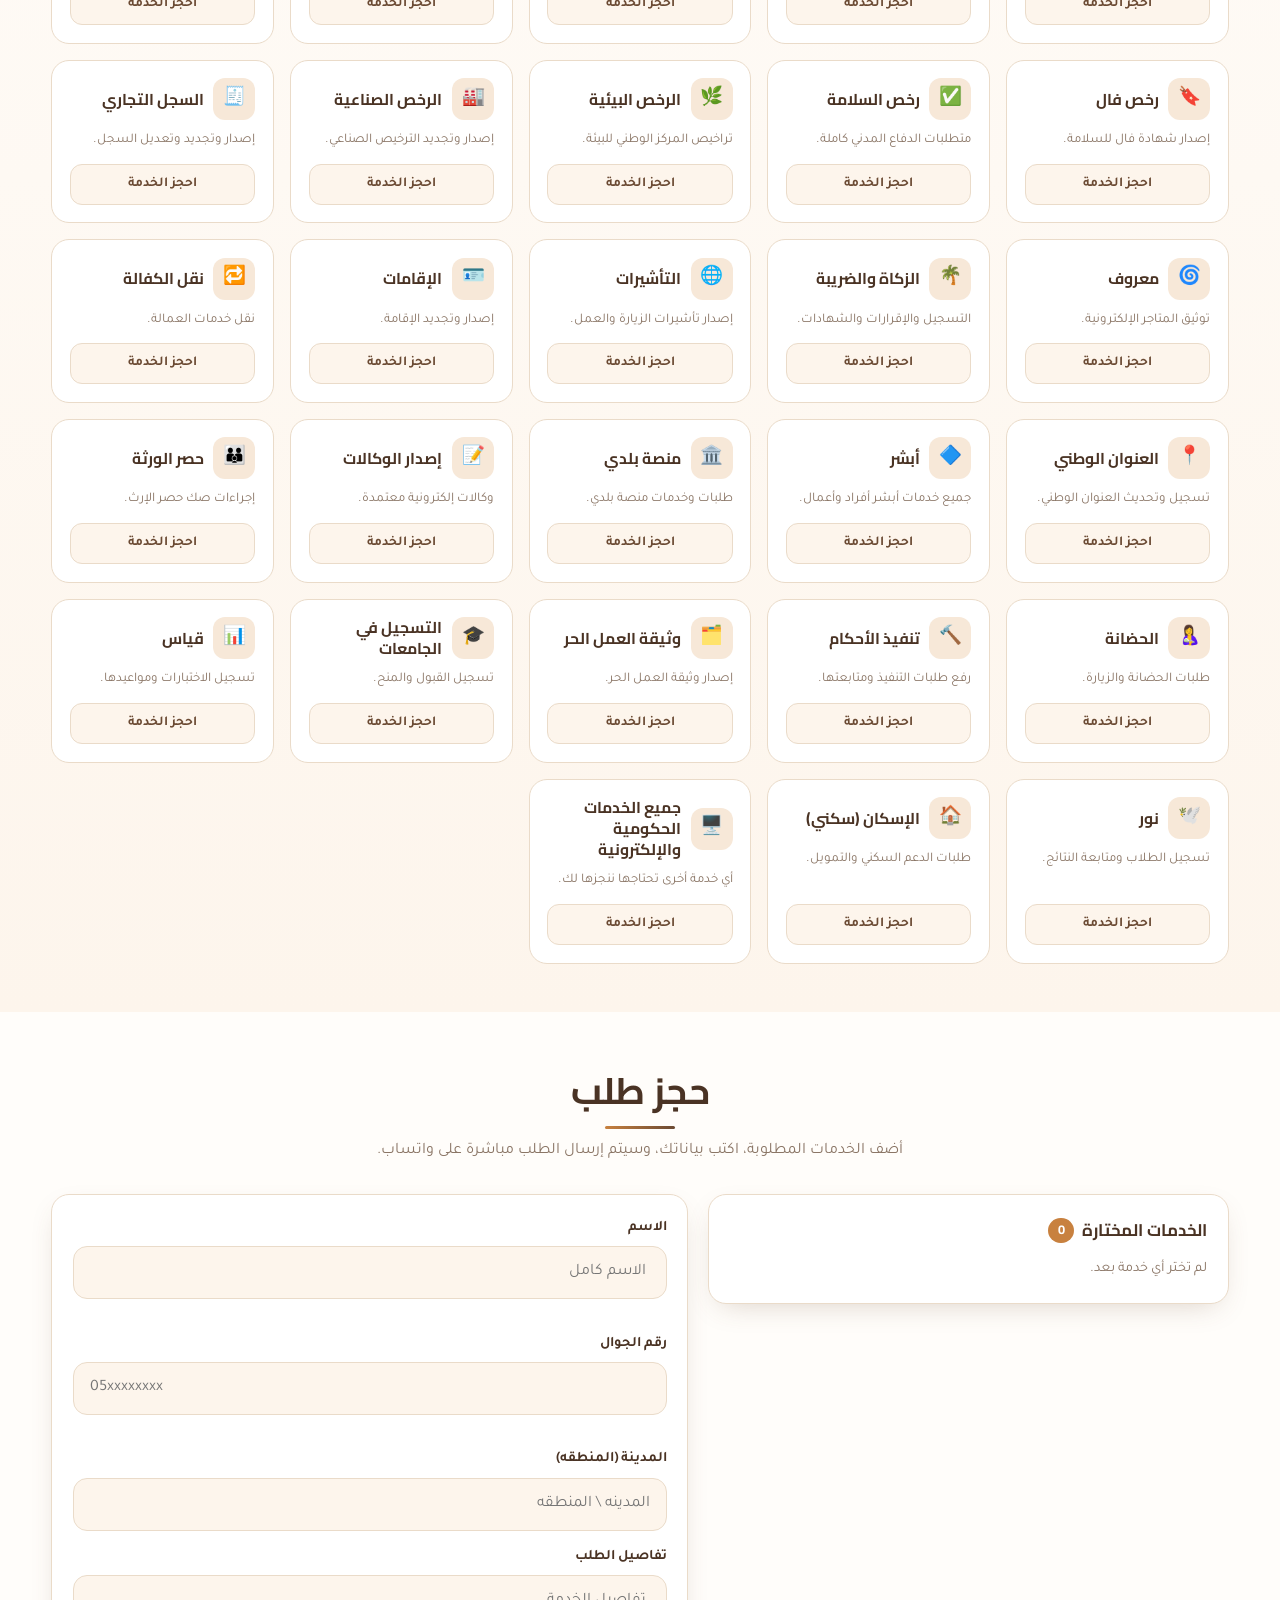
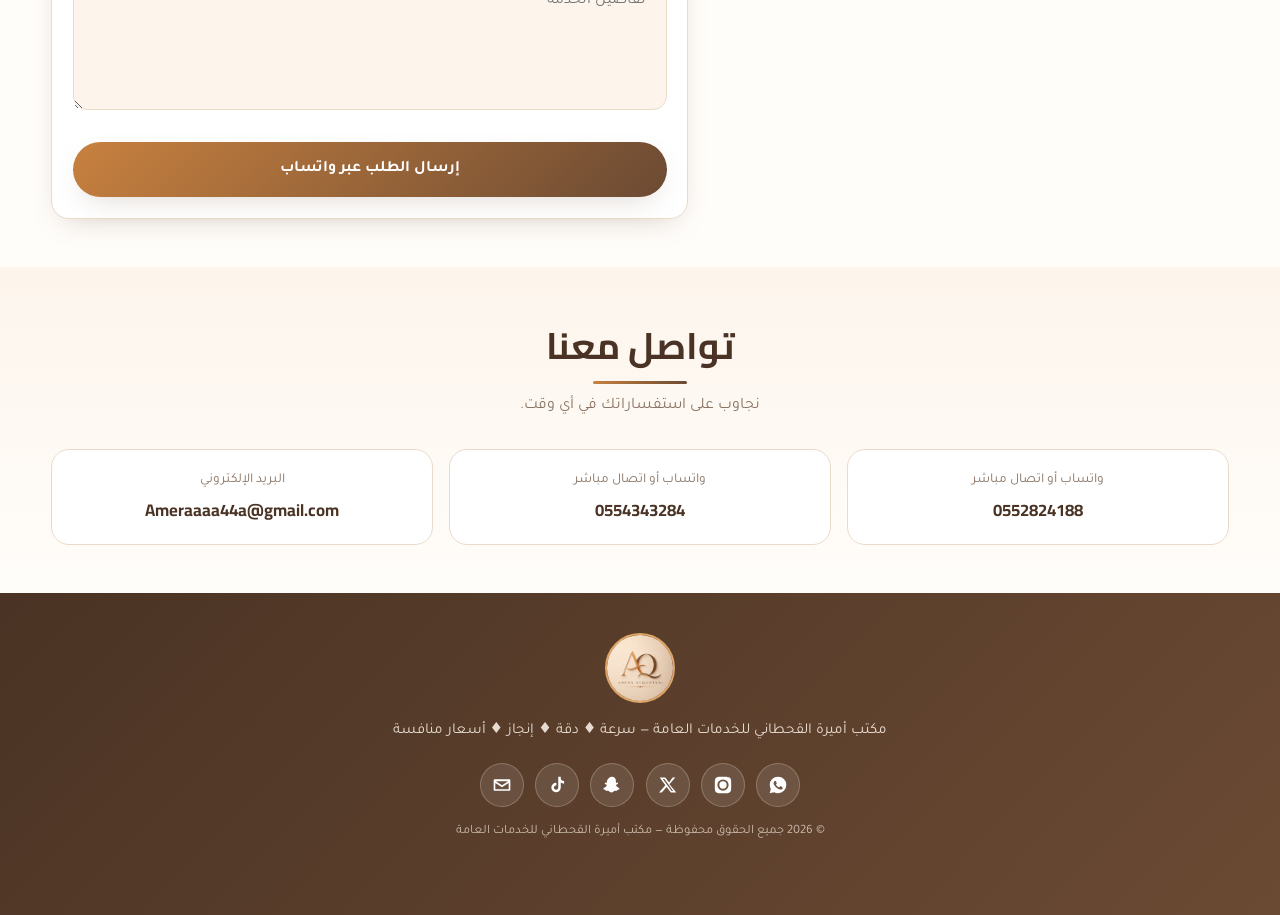
==== commit 27b9d3e4: "Update index.html" ====
--- a/index.html
+++ b/index.html
@@ -47,7 +47,7 @@
         <a class="btn btn-ghost" href="#order">احجز خدمتك الآن</a>
       </div>
       <div class="hero-phone">
-        <a href="tel:0552824188">0552824188</a>
+        <a href="tel:0552824188"></a>
         <span>متواجدون لخدمتكم في أي وقت</span>
       </div>
     </div>
@@ -73,7 +73,7 @@
       <p>اختر الخدمة التي تحتاجها واضغط «احجز الخدمة» ليتم إضافتها إلى طلبك.</p>
     </div>
     <div class="tools">
-      <input type="search" id="search" placeholder="ابحث عن خدمة… مثال: أبشر، تأشيرات، رخص" />
+      <input type="search" id="search" placeholder="ابحث عن خدمة…" />
       <div class="chips" id="chips"></div>
     </div>
     <div class="grid" id="servicesGrid"></div>
@@ -98,7 +98,7 @@
       <form class="card form-card" id="orderForm" novalidate>
         <div class="field">
           <label for="name">الاسم</label>
-          <input id="name" name="name" type="text" maxlength="60" placeholder="اكتب اسمك الكامل" required />
+          <input id="name" name="name" type="text" maxlength="60" placeholder=" الاسم كامل" required />
           <small class="err" data-for="name"></small>
         </div>
         <div class="field">
@@ -107,16 +107,15 @@
           <small class="err" data-for="phone"></small>
         </div>
         <div class="field">
-          <label for="city">المدينة (اختياري)</label>
-          <input id="city" name="city" type="text" maxlength="40" placeholder="الرياض" />
+          <label for="city">المدينة (المنطقه)</label>
+          <input id="city" name="city" type="text" maxlength="40" placeholder="المدينه \ المنطقه" />
         </div>
         <div class="field">
           <label for="details">تفاصيل الطلب</label>
-          <textarea id="details" name="details" rows="4" maxlength="800" placeholder="اكتب تفاصيل الخدمة المطلوبة…" required></textarea>
+          <textarea id="details" name="details" rows="4" maxlength="800" placeholder=" تفاصيل الخدمة " required></textarea>
           <small class="err" data-for="details"></small>
         </div>
         <button type="submit" class="btn btn-block">إرسال الطلب عبر واتساب</button>
-        <p class="hint">سيتم فتح واتساب برسالة جاهزة تحتوي على طلبك.</p>
       </form>
     </div>
   </div>
@@ -126,8 +125,13 @@
   <div class="container">
     <div class="sec-head"><h2>تواصل معنا</h2><p>نجاوب على استفساراتك في أي وقت.</p></div>
     <div class="contact-grid">
-      <a class="ccard" href="https://wa.me/966552824188" target="_blank" rel="noopener"><span>واتساب</span><strong>0552824188</strong></a>
-      <a class="ccard" href="tel:0552824188"><span>اتصال مباشر</span><strong>0552824188</strong></a>
+      <!-- المربع الأول -->
+      <a class="ccard" href="https://wa.me/966552824188" target="_blank" rel="noopener"><span>واتساب أو اتصال مباشر</span><strong>0552824188</strong></a>
+
+      <!-- المربع الثاني -->
+      <a class="ccard" href="https://wa.me/966554343284" target="_blank" rel="noopener"><span>واتساب أو اتصال مباشر</span><strong>0554343284</strong></a>
+      
+      <!-- البريد الإلكتروني -->
       <a class="ccard" href="mailto:Ameraaaa44a@gmail.com"><span>البريد الإلكتروني</span><strong>Ameraaaa44a@gmail.com</strong></a>
     </div>
   </div>
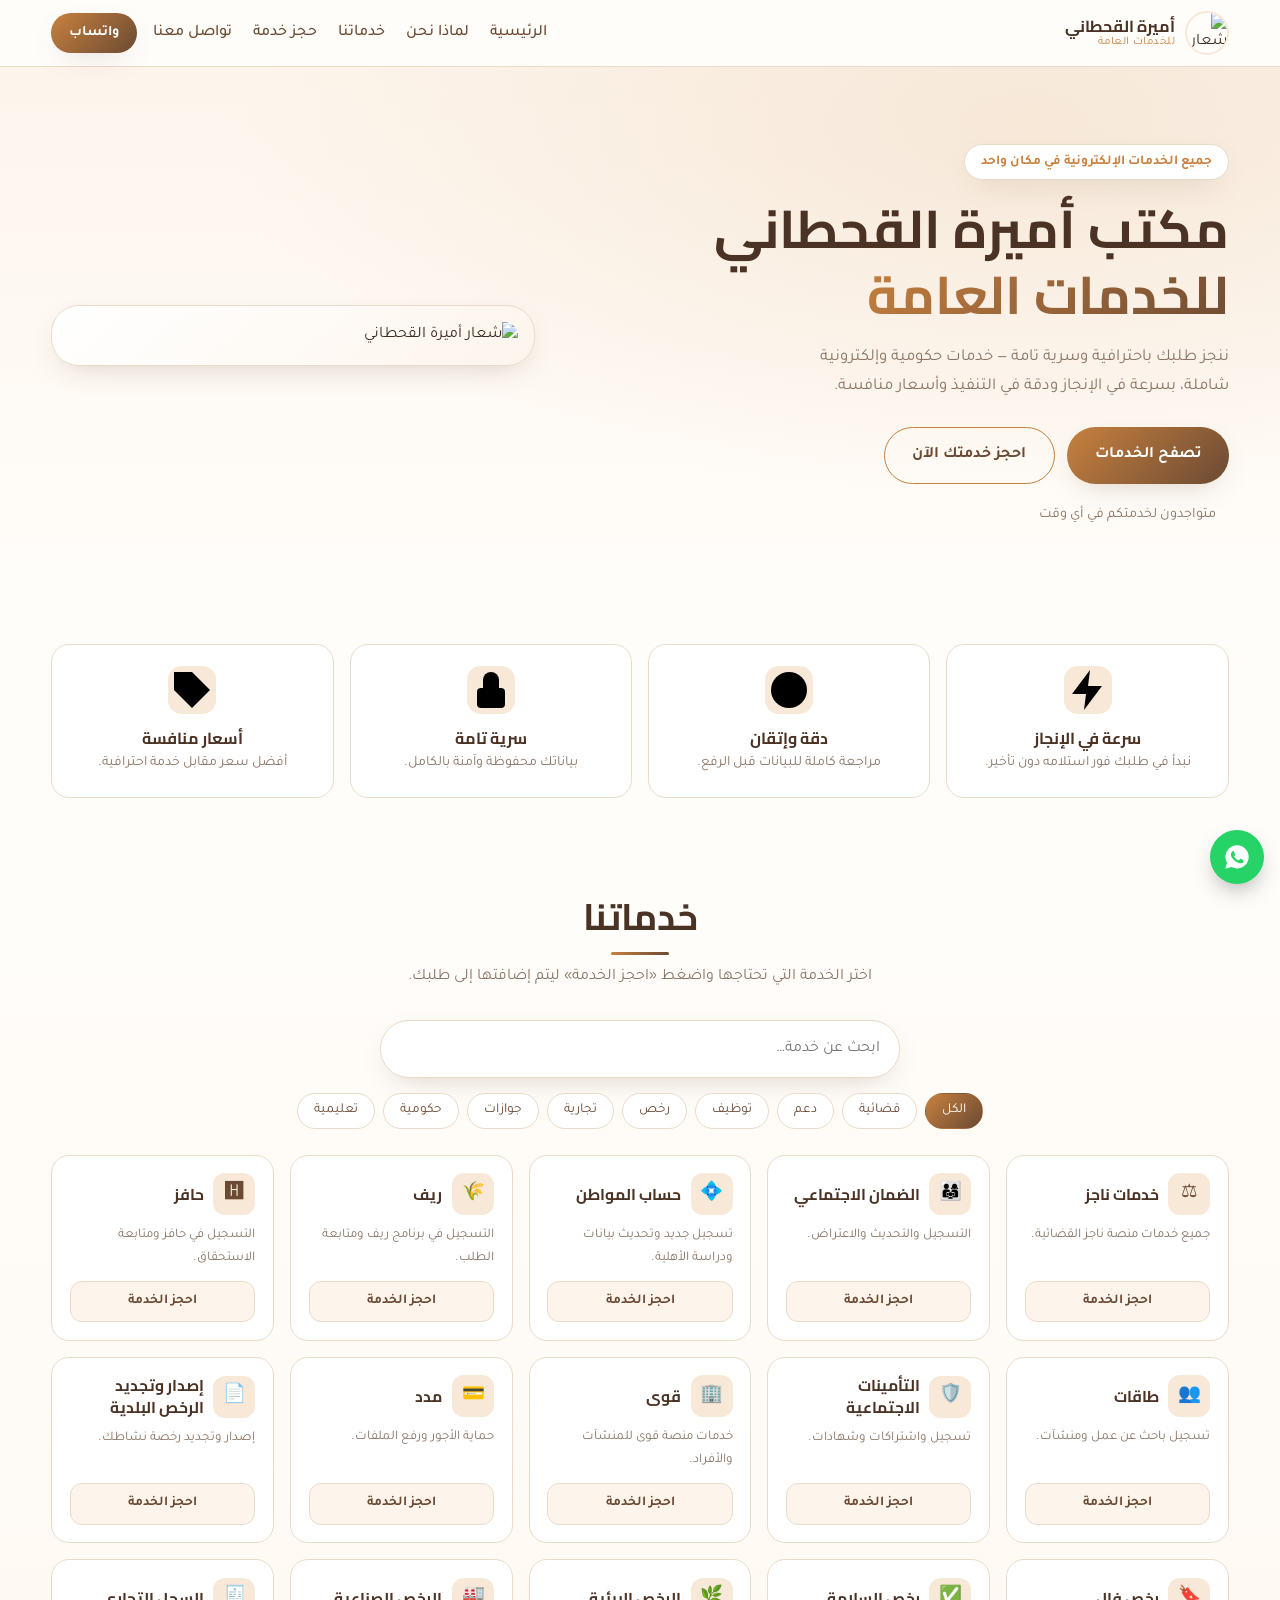
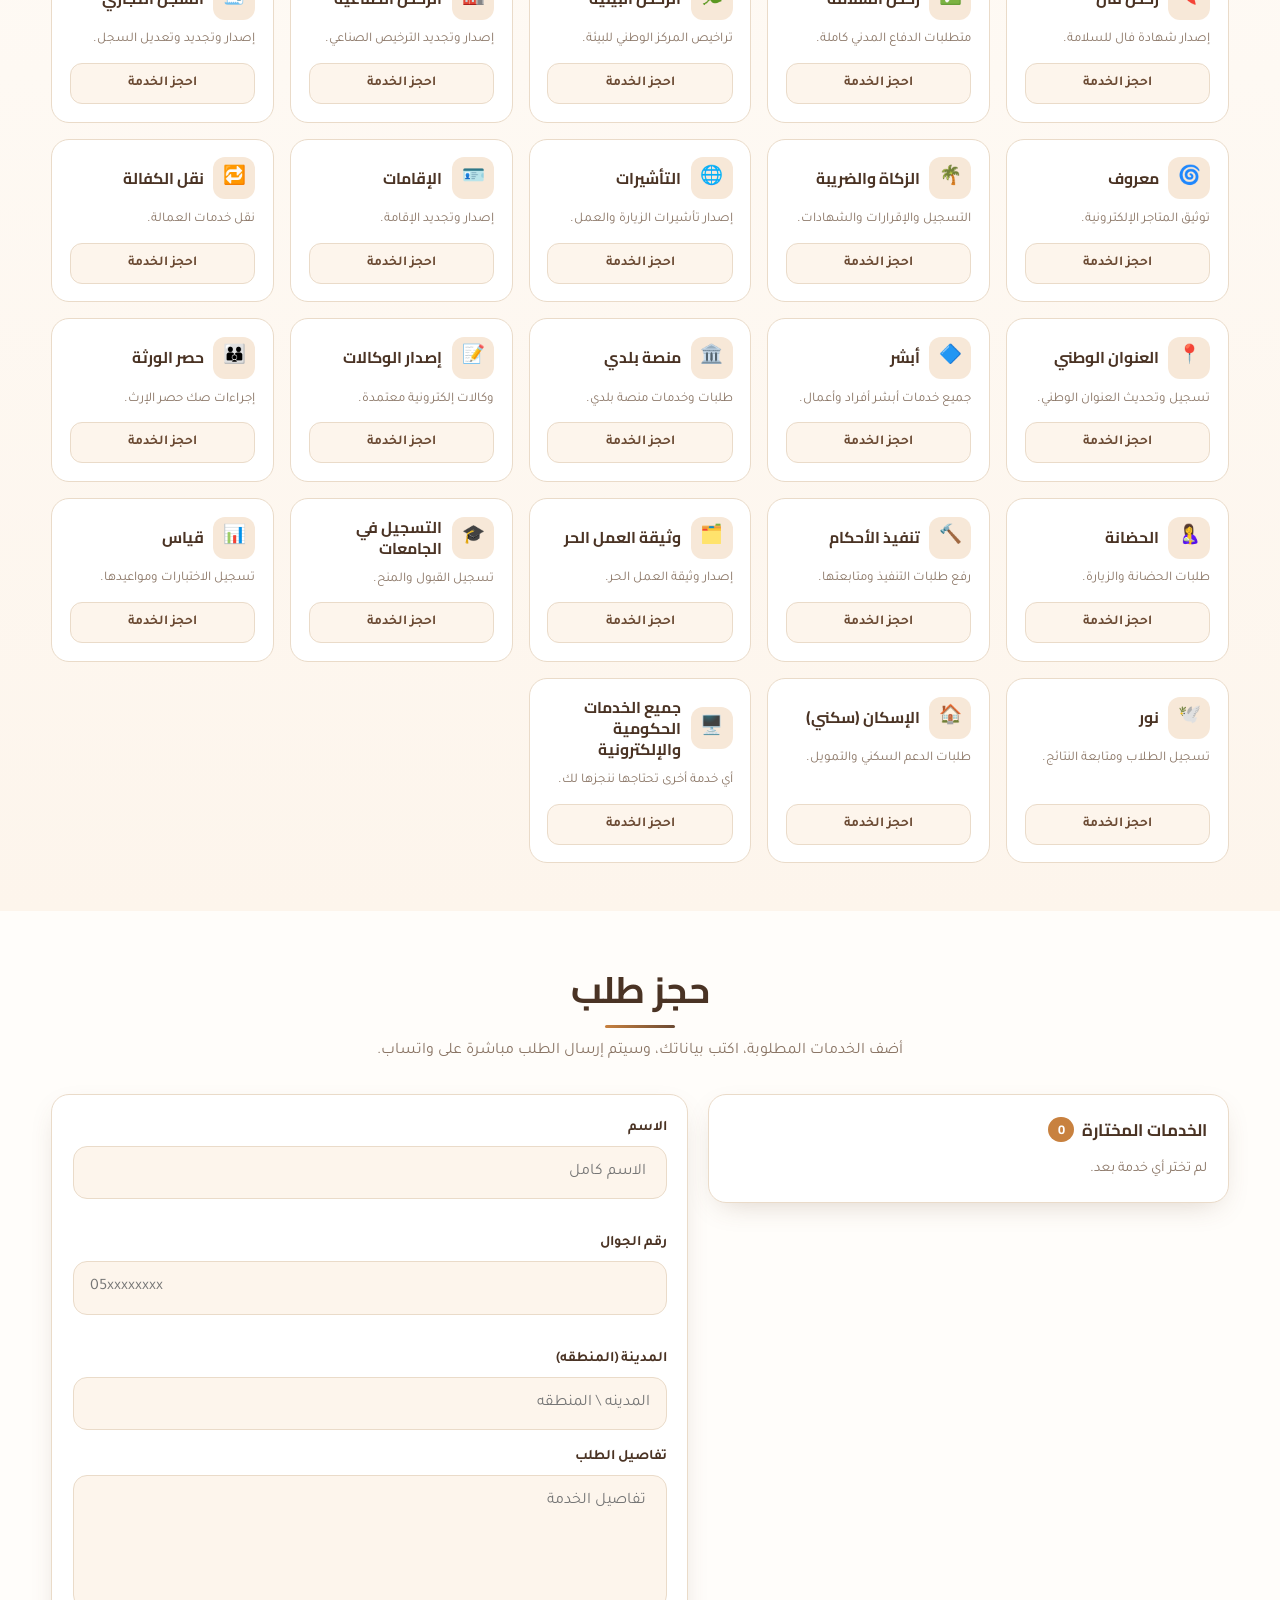
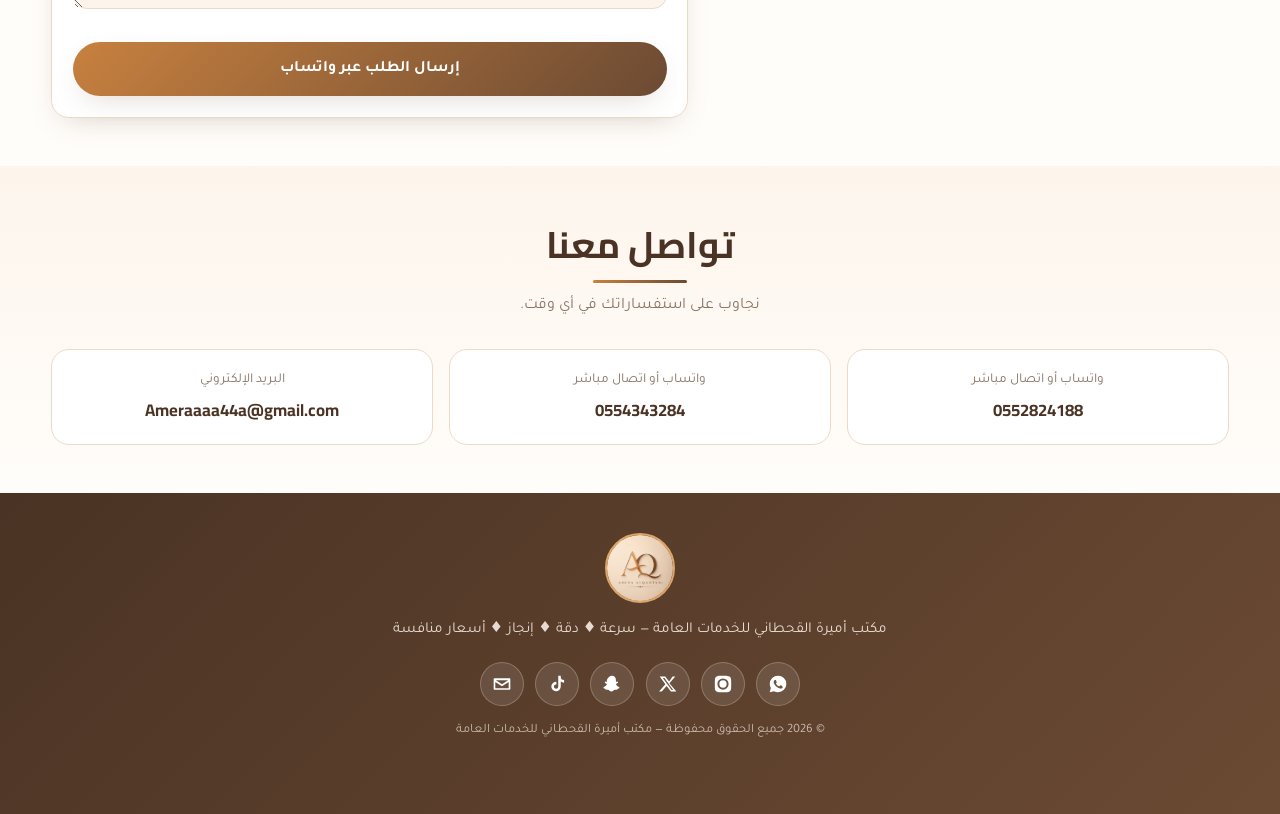
==== commit d4044baf: "Update index.html" ====
--- a/index.html
+++ b/index.html
@@ -18,7 +18,7 @@
 <header class="nav" id="nav">
   <div class="container nav-inner">
     <a href="#home" class="brand">
-      <img src="assets/logo.jpg" alt="شعار مكتب أميرة القحطاني" />
+      <img src="log5o.jpg" alt="شعار مكتب أميرة القحطاني" />
       <span>
         <strong>أميرة القحطاني</strong>
         <small>للخدمات العامة</small>
@@ -52,17 +52,17 @@
       </div>
     </div>
     <div class="hero-logo">
-      <div class="logo-frame"><img src="assets/logo.jpg" alt="شعار أميرة القحطاني" /></div>
+      <div class="logo-frame"><img src="log5o.jpg" alt="شعار أميرة القحطاني" /></div>
     </div>
   </div>
 </section>
 
 <section class="features" id="features">
   <div class="container feat-grid">
-    <div class="feat"><div class="ic">⚡</div><h3>سرعة في الإنجاز</h3><p>نبدأ في طلبك فور استلامه دون تأخير.</p></div>
-    <div class="feat"><div class="ic">🎯</div><h3>دقة وإتقان</h3><p>مراجعة كاملة للبيانات قبل الرفع.</p></div>
-    <div class="feat"><div class="ic">🔒</div><h3>سرية تامة</h3><p>بياناتك محفوظة وآمنة بالكامل.</p></div>
-    <div class="feat"><div class="ic">٪</div><h3>أسعار منافسة</h3><p>أفضل سعر مقابل خدمة احترافية.</p></div>
+    <div class="feat"><div class="ic"><svg viewBox="0 0 24 24" aria-hidden="true"><path d="M13 2L4 14h7l-1 8 9-12h-7z"/></svg></div><h3>سرعة في الإنجاز</h3><p>نبدأ في طلبك فور استلامه دون تأخير.</p></div>
+    <div class="feat"><div class="ic"><svg viewBox="0 0 24 24" aria-hidden="true"><circle cx="12" cy="12" r="9"/><circle cx="12" cy="12" r="5"/><circle cx="12" cy="12" r="1"/></svg></div><h3>دقة وإتقان</h3><p>مراجعة كاملة للبيانات قبل الرفع.</p></div>
+    <div class="feat"><div class="ic"><svg viewBox="0 0 24 24" aria-hidden="true"><rect x="5" y="11" width="14" height="10" rx="2"/><path d="M8 11V7a4 4 0 0 1 8 0v4"/></svg></div><h3>سرية تامة</h3><p>بياناتك محفوظة وآمنة بالكامل.</p></div>
+    <div class="feat"><div class="ic"><svg viewBox="0 0 24 24" aria-hidden="true"><path d="M3 12V3h9l9 9-9 9z"/><circle cx="8" cy="8" r="1.5"/></svg></div><h3>أسعار منافسة</h3><p>أفضل سعر مقابل خدمة احترافية.</p></div>
   </div>
 </section>
 
